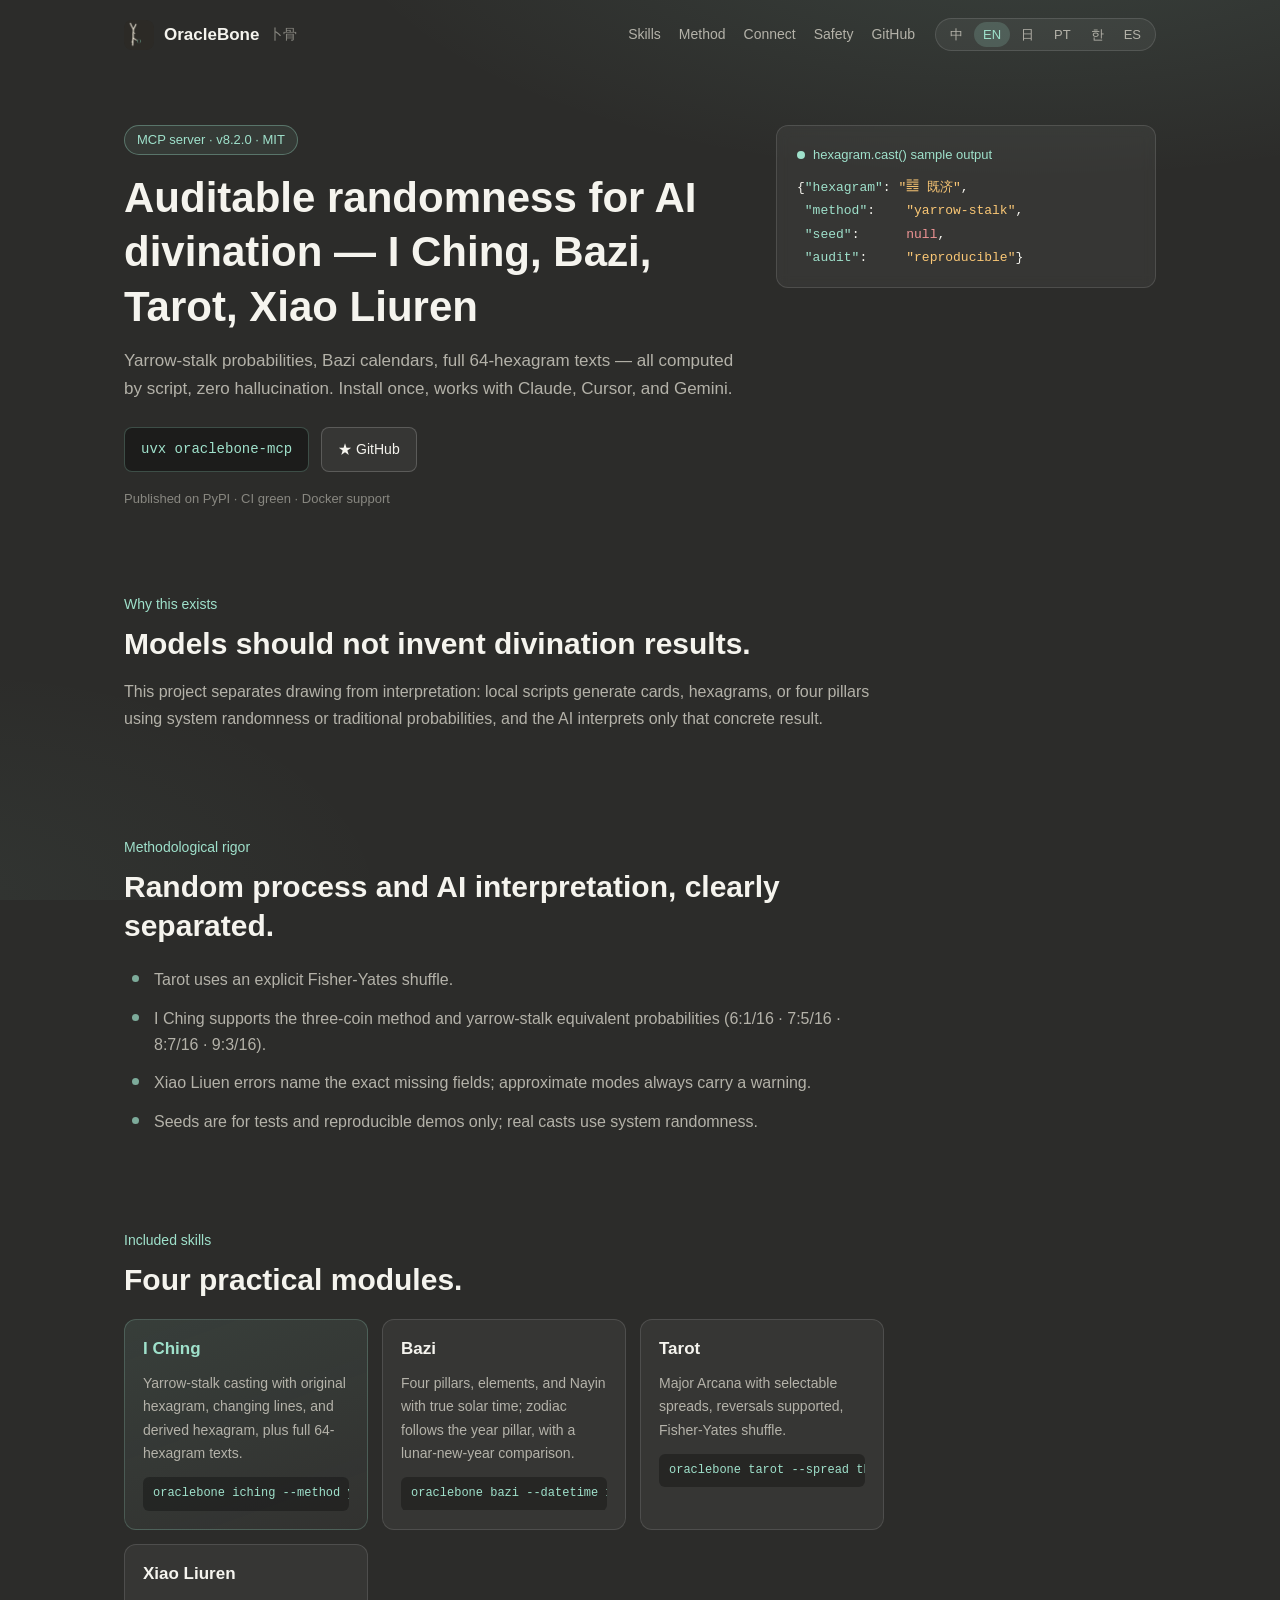
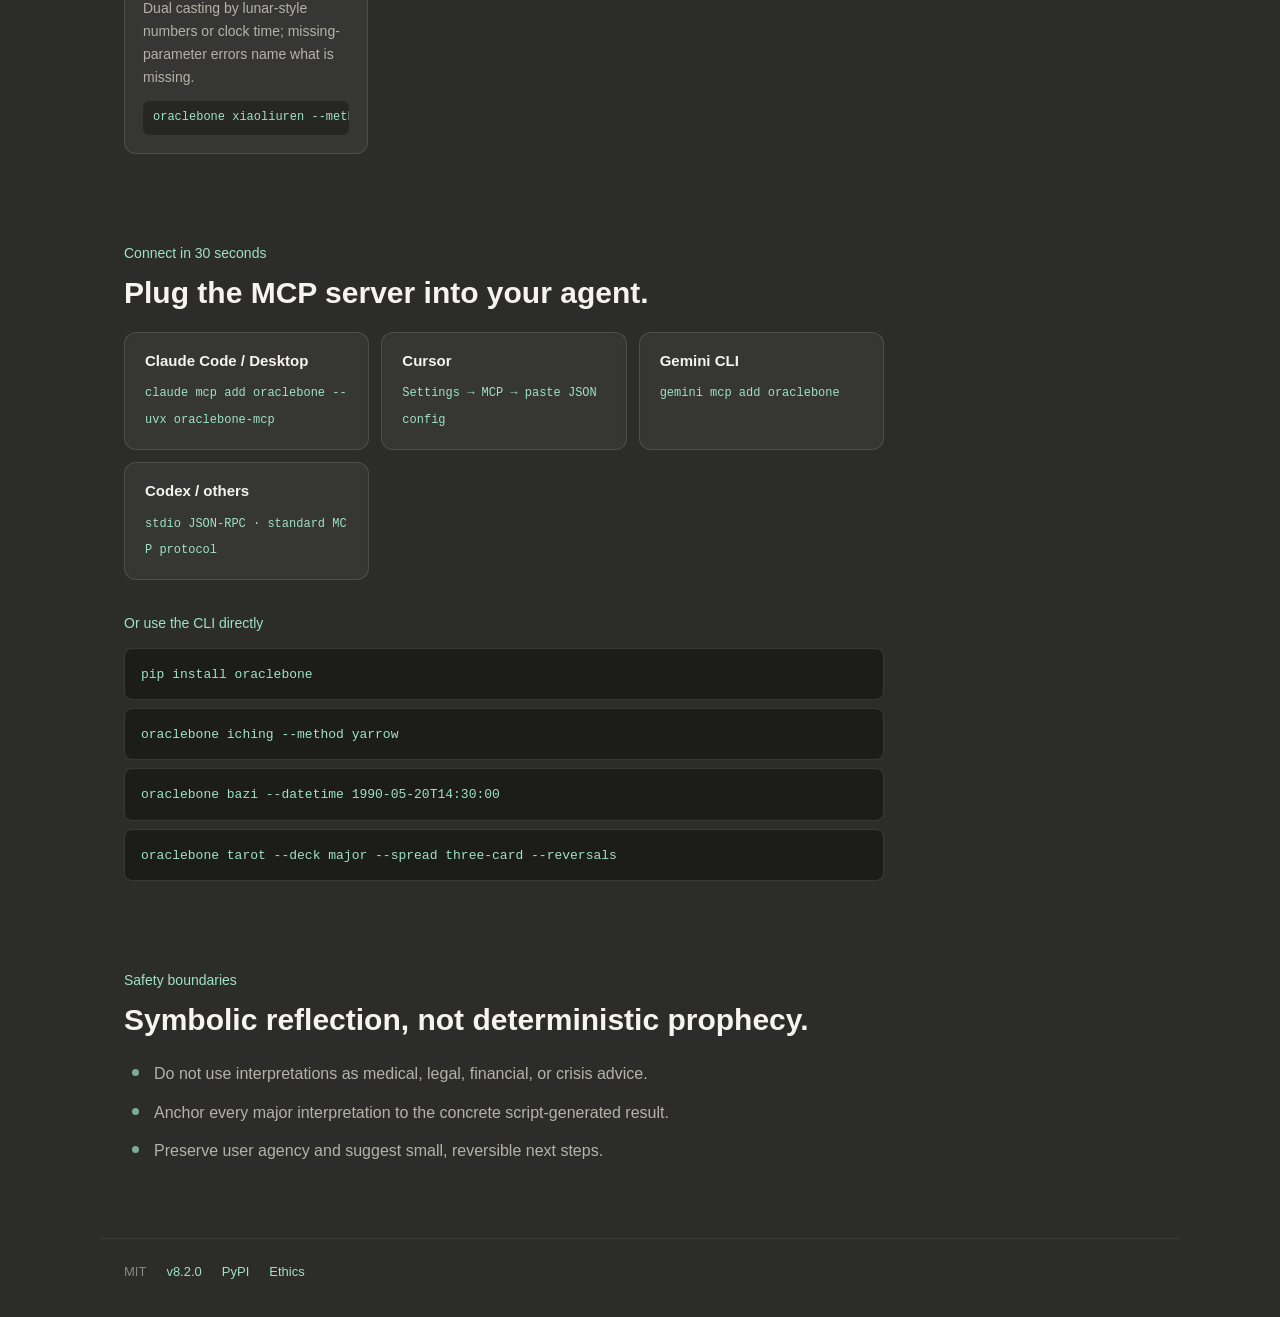
==== docs/index.html @ e2d5f955 "docs: Plan-C icon set + dark glass landing page + 6-language i18n + icon headers on all READMEs" ====
<!doctype html>
<html lang="zh-CN">
  <head>
    <meta charset="utf-8">
    <meta name="viewport" content="width=device-width, initial-scale=1">
    <meta name="color-scheme" content="dark">
    <title>OracleBone 卜骨 — 让 AI 用可审计的随机性占卜</title>
    <meta name="description" content="给 AI agent 使用的可审计占卜 MCP server：周易、八字、塔罗、小六壬。脚本计算，零幻觉。">
    <link rel="icon" type="image/svg+xml" href="./assets/icon.svg">
    <link rel="apple-touch-icon" href="./assets/apple-touch-icon.png">
    <link rel="stylesheet" href="./styles.css">
  </head>
  <body>
    <header class="site-header">
      <a class="brand" href="#top">
        <img class="brand-mark" src="./assets/icon-512.png" alt="" width="30" height="30">
        <span class="brand-name">OracleBone</span>
        <span class="brand-sub">卜骨</span>
      </a>
      <nav class="top-nav">
        <a href="#skills" data-i18n="nav.skills">技能</a>
        <a href="#rigor" data-i18n="nav.rigor">方法</a>
        <a href="#connect" data-i18n="nav.connect">接入</a>
        <a href="#safety" data-i18n="nav.safety">边界</a>
        <a href="https://github.com/sapuyou45-bit/oraclebone">GitHub</a>
      </nav>
      <div class="lang-switcher" role="group" aria-label="Language">
        <a href="?lang=zh" data-lang="zh" aria-pressed="true">中</a>
        <a href="?lang=en" data-lang="en" aria-pressed="false">EN</a>
        <a href="?lang=ja" data-lang="ja" aria-pressed="false">日</a>
        <a href="?lang=pt" data-lang="pt" aria-pressed="false">PT</a>
        <a href="?lang=ko" data-lang="ko" aria-pressed="false">한</a>
        <a href="?lang=es" data-lang="es" aria-pressed="false">ES</a>
      </div>
    </header>

    <main id="top">
      <section class="hero">
        <div class="hero-inner">
          <div class="hero-text">
            <p class="badge">MCP server · v8.2.0 · MIT</p>
            <h1 data-i18n="hero.title">让 AI 用可审计的随机性起卦、排盘、抽塔罗</h1>
            <p class="hero-copy" data-i18n="hero.copy">蓍草概率、八字历法、64 卦全文——全部脚本计算，零幻觉。一次安装，Claude、Cursor、Gemini 都能用。</p>
            <div class="hero-actions">
              <code class="install-chip">uvx oraclebone-mcp</code>
              <a class="btn" href="https://github.com/sapuyou45-bit/oraclebone">★ GitHub</a>
            </div>
            <p class="hero-note" data-i18n="hero.note">PyPI 已发布 · CI 全绿 · Docker 支持</p>
          </div>
          <div class="glass-card json-card">
            <p class="card-label"><span class="dot"></span><span data-i18n="hero.jsonLabel">hexagram.cast() 输出示例</span></p>
            <pre>{<span class="j-k">"hexagram"</span>: <span class="j-s">"䷾ 既济"</span>,
 <span class="j-k">"method"</span>:    <span class="j-s">"yarrow-stalk"</span>,
 <span class="j-k">"seed"</span>:      <span class="j-n">null</span>,
 <span class="j-k">"audit"</span>:     <span class="j-s">"reproducible"</span>}</pre>
          </div>
        </div>
      </section>

      <section class="section intro">
        <p class="section-label" data-i18n="intro.label">为什么做这个</p>
        <h2 data-i18n="intro.title">模型不应该自己编出占卜结果。</h2>
        <p data-i18n="intro.copy">本项目把抽取与解释分开：本地脚本用系统随机或传统概率生成牌面、卦象或四柱，AI 只基于这个具体结果进行解读。</p>
      </section>

      <section class="section" id="rigor">
        <p class="section-label" data-i18n="rigor.label">方法论严谨性</p>
        <h2 data-i18n="rigor.title">随机过程和 AI 解读清楚分开。</h2>
        <ul class="check-list">
          <li data-i18n="rigor.item1">塔罗使用显式 Fisher-Yates 洗牌。</li>
          <li data-i18n="rigor.item2">易经支持三枚硬币法与蓍草等价概率（6:1/16 · 7:5/16 · 8:7/16 · 9:3/16）。</li>
          <li data-i18n="rigor.item3">小六壬缺参数时报错会点名缺失字段；近似模式必带 warning。</li>
          <li data-i18n="rigor.item4">seed 只用于测试和可复现 demo，正常占卜走系统随机。</li>
        </ul>
      </section>

      <section class="section" id="skills">
        <p class="section-label" data-i18n="skills.label">已包含技能</p>
        <h2 data-i18n="skills.title">四个实用模块。</h2>
        <div class="skill-grid">
          <article class="skill-card featured">
            <h3 data-i18n="skills.iching.title">周易</h3>
            <p data-i18n="skills.iching.copy">蓍草法起卦，输出本卦、变爻与之卦，附 64 卦全文。</p>
            <code>oraclebone iching --method yarrow</code>
          </article>
          <article class="skill-card">
            <h3 data-i18n="skills.bazi.title">八字</h3>
            <p data-i18n="skills.bazi.copy">真太阳时排四柱、五行、纳音；生肖按年柱口径，另附农历口径对照。</p>
            <code>oraclebone bazi --datetime 1990-05-20T14:30</code>
          </article>
          <article class="skill-card">
            <h3 data-i18n="skills.tarot.title">塔罗</h3>
            <p data-i18n="skills.tarot.copy">大阿卡纳，牌阵可选，支持逆位，Fisher-Yates 洗牌。</p>
            <code>oraclebone tarot --spread three-card --reversals</code>
          </article>
          <article class="skill-card">
            <h3 data-i18n="skills.xiaoliuren.title">小六壬</h3>
            <p data-i18n="skills.xiaoliuren.copy">农历数字或公历时间双起卦法，缺参报错直接指出缺什么。</p>
            <code>oraclebone xiaoliuren --method numbers --month 3 --day 12 --hour 7</code>
          </article>
        </div>
      </section>

      <section class="section" id="connect">
        <p class="section-label" data-i18n="mcp.label">30 秒接入</p>
        <h2 data-i18n="mcp.title">把 MCP server 接到你的 Agent。</h2>
        <div class="mcp-grid">
          <div class="glass-card">
            <h3 data-i18n="mcp.claude">Claude Code / Desktop</h3>
            <code>claude mcp add oraclebone -- uvx oraclebone-mcp</code>
          </div>
          <div class="glass-card">
            <h3>Cursor</h3>
            <code data-i18n="mcp.cursorHint">Settings → MCP → 粘贴 JSON 配置</code>
          </div>
          <div class="glass-card">
            <h3>Gemini CLI</h3>
            <code>gemini mcp add oraclebone</code>
          </div>
          <div class="glass-card">
            <h3 data-i18n="mcp.others">Codex / 其他</h3>
            <code data-i18n="mcp.othersHint">stdio JSON-RPC · 标准 MCP 协议</code>
          </div>
        </div>
        <p class="section-label cli-label" data-i18n="cli.label">或者直接用 CLI</p>
        <div class="command-list">
          <pre><code>pip install oraclebone</code></pre>
          <pre><code>oraclebone iching --method yarrow</code></pre>
          <pre><code>oraclebone bazi --datetime 1990-05-20T14:30:00</code></pre>
          <pre><code>oraclebone tarot --deck major --spread three-card --reversals</code></pre>
        </div>
      </section>

      <section class="section" id="safety">
        <p class="section-label" data-i18n="safety.label">安全边界</p>
        <h2 data-i18n="safety.title">象征性反思，不是确定性预言。</h2>
        <ul class="check-list">
          <li data-i18n="safety.item1">不要把解读用作医疗、法律、金融或危机处置建议。</li>
          <li data-i18n="safety.item2">每个主要解释都要回到脚本生成的具体结果。</li>
          <li data-i18n="safety.item3">保留用户自主性，并给出小而可逆的下一步。</li>
        </ul>
      </section>
    </main>

    <footer class="site-footer">
      <span>MIT</span>
      <a href="https://github.com/sapuyou45-bit/oraclebone/releases/tag/v8.2.0">v8.2.0</a>
      <a href="https://pypi.org/project/oraclebone/">PyPI</a>
      <a href="https://github.com/sapuyou45-bit/oraclebone/blob/main/ETHICS.md" data-i18n="footer.ethics">伦理说明</a>
    </footer>

    <script src="./app.js"></script>
  </body>
</html>
---- docs/styles.css ----
:root {
  --bg: #2C2C2A;
  --bg-deep: #232321;
  --ink: #F5F4EE;
  --ink-2: #B4B2A9;
  --ink-3: #888780;
  --teal: #9FE1CB;
  --teal-dim: rgba(159, 225, 203, 0.35);
  --glass: rgba(255, 255, 255, 0.05);
  --glass-border: rgba(255, 255, 255, 0.12);
  --mono: "SF Mono", Menlo, Consolas, monospace;
  --sans: -apple-system, "Helvetica Neue", "PingFang SC", "Hiragino Sans", "Noto Sans", sans-serif;
  --radius: 12px;
}

* { box-sizing: border-box; }

html { scroll-behavior: smooth; }

body {
  margin: 0;
  font-family: var(--sans);
  font-size: 16px;
  line-height: 1.65;
  color: var(--ink-2);
  background:
    radial-gradient(ellipse 90% 50% at 80% -10%, rgba(159, 225, 203, 0.12), transparent 60%),
    radial-gradient(ellipse 55% 40% at -5% 100%, rgba(159, 225, 203, 0.05), transparent 65%),
    var(--bg);
  background-attachment: fixed;
}

h1, h2, h3 { color: var(--ink); font-weight: 600; line-height: 1.3; margin: 0 0 12px; }
h1 { font-size: clamp(28px, 5vw, 42px); }
h2 { font-size: clamp(22px, 3.5vw, 30px); }
h3 { font-size: 17px; }

a { color: var(--teal); text-decoration: none; }
a:hover { text-decoration: underline; }

code { font-family: var(--mono); }

.site-header {
  display: flex;
  align-items: center;
  gap: 20px;
  max-width: 1080px;
  margin: 0 auto;
  padding: 18px 24px;
  flex-wrap: wrap;
}

.brand { display: flex; align-items: center; gap: 10px; color: var(--ink); font-weight: 600; font-size: 17px; }
.brand:hover { text-decoration: none; }
.brand-mark { border-radius: 8px; }
.brand-sub { color: var(--ink-3); font-weight: 400; font-size: 14px; }

.top-nav { display: flex; gap: 18px; margin-left: auto; }
.top-nav a { color: var(--ink-2); font-size: 14px; }
.top-nav a:hover { color: var(--teal); text-decoration: none; }

.lang-switcher {
  display: flex;
  gap: 2px;
  padding: 3px 5px;
  border: 1px solid var(--glass-border);
  border-radius: 99px;
  background: var(--glass);
}
.lang-switcher a {
  padding: 2px 9px;
  border-radius: 99px;
  font-size: 13px;
  color: var(--ink-2);
}
.lang-switcher a:hover { color: var(--teal); text-decoration: none; }
.lang-switcher a[aria-pressed="true"] {
  background: rgba(159, 225, 203, 0.18);
  color: var(--teal);
}

main { max-width: 1080px; margin: 0 auto; padding: 0 24px; }

.hero { padding: 56px 0 40px; }
.hero-inner { display: flex; gap: 36px; align-items: flex-start; }
.hero-text { flex: 1.15; min-width: 0; }

.badge {
  display: inline-block;
  margin: 0 0 16px;
  padding: 3px 12px;
  border: 1px solid var(--teal-dim);
  border-radius: 99px;
  background: rgba(159, 225, 203, 0.08);
  color: var(--teal);
  font-size: 13px;
}

.hero-copy { font-size: 17px; margin: 0 0 24px; }

.hero-actions { display: flex; gap: 12px; align-items: center; flex-wrap: wrap; }

.install-chip {
  padding: 10px 16px;
  border: 1px solid rgba(159, 225, 203, 0.25);
  border-radius: 8px;
  background: rgba(0, 0, 0, 0.35);
  color: var(--teal);
  font-size: 14px;
}

.btn {
  padding: 10px 16px;
  border: 1px solid rgba(255, 255, 255, 0.18);
  border-radius: 8px;
  background: var(--glass);
  color: var(--ink);
  font-size: 14px;
}
.btn:hover { border-color: var(--teal-dim); text-decoration: none; }

.hero-note { margin: 16px 0 0; color: var(--ink-3); font-size: 13px; }

.glass-card {
  background: var(--glass);
  border: 1px solid var(--glass-border);
  border-radius: var(--radius);
  padding: 18px 20px;
  backdrop-filter: blur(6px);
  -webkit-backdrop-filter: blur(6px);
}

.json-card { flex: 1; min-width: 260px; max-width: 380px; }
.card-label { display: flex; align-items: center; gap: 8px; margin: 0 0 10px; color: var(--teal); font-size: 13px; }
.card-label .dot { width: 8px; height: 8px; border-radius: 50%; background: var(--teal); flex-shrink: 0; }
.json-card pre {
  margin: 0;
  font-family: var(--mono);
  font-size: 13px;
  line-height: 1.8;
  color: var(--ink);
  overflow-x: auto;
}
.j-k { color: var(--teal); }
.j-s { color: #FAC775; }
.j-n { color: #F09595; }

.section { padding: 44px 0; max-width: 760px; }
.section-label { color: var(--teal); font-size: 14px; margin: 0 0 8px; }
.section > p:not(.section-label):not(.cli-label) { font-size: 16px; }

.check-list { margin: 16px 0 0; padding: 0 0 0 4px; list-style: none; }
.check-list li { padding: 6px 0 6px 26px; position: relative; }
.check-list li::before {
  content: "";
  position: absolute;
  left: 4px;
  top: 14px;
  width: 7px;
  height: 7px;
  border-radius: 50%;
  background: var(--teal);
  opacity: 0.7;
}

.skill-grid {
  display: grid;
  grid-template-columns: repeat(auto-fit, minmax(230px, 1fr));
  gap: 14px;
  margin-top: 20px;
}

.skill-card {
  background: var(--glass);
  border: 1px solid var(--glass-border);
  border-radius: var(--radius);
  padding: 18px;
}
.skill-card p { font-size: 14px; margin: 0 0 12px; }
.skill-card code {
  display: block;
  font-size: 12px;
  color: var(--teal);
  background: rgba(0, 0, 0, 0.3);
  border-radius: 6px;
  padding: 7px 10px;
  overflow-x: auto;
  white-space: nowrap;
}
.skill-card.featured {
  background: linear-gradient(160deg, rgba(159, 225, 203, 0.10), rgba(255, 255, 255, 0.03));
  border-color: rgba(159, 225, 203, 0.22);
}
.skill-card.featured h3 { color: var(--teal); }

.mcp-grid {
  display: grid;
  grid-template-columns: repeat(auto-fit, minmax(230px, 1fr));
  gap: 12px;
  margin-top: 20px;
}
.mcp-grid h3 { font-size: 15px; margin: 0 0 8px; }
.mcp-grid code { font-size: 12px; color: var(--teal); word-break: break-all; }

.cli-label { margin-top: 32px; }

.command-list { margin-top: 12px; display: grid; gap: 8px; }
.command-list pre {
  margin: 0;
  padding: 12px 16px;
  background: rgba(0, 0, 0, 0.35);
  border: 1px solid var(--glass-border);
  border-radius: 8px;
  overflow-x: auto;
}
.command-list code { font-size: 13px; color: var(--teal); }

.site-footer {
  display: flex;
  gap: 20px;
  align-items: center;
  max-width: 1080px;
  margin: 24px auto 0;
  padding: 22px 24px 34px;
  border-top: 1px solid rgba(255, 255, 255, 0.08);
  color: var(--ink-3);
  font-size: 13px;
}

@media (max-width: 760px) {
  .hero-inner { flex-direction: column; }
  .json-card { max-width: none; width: 100%; }
  .top-nav { margin-left: 0; }
  .site-header { gap: 12px; }
}
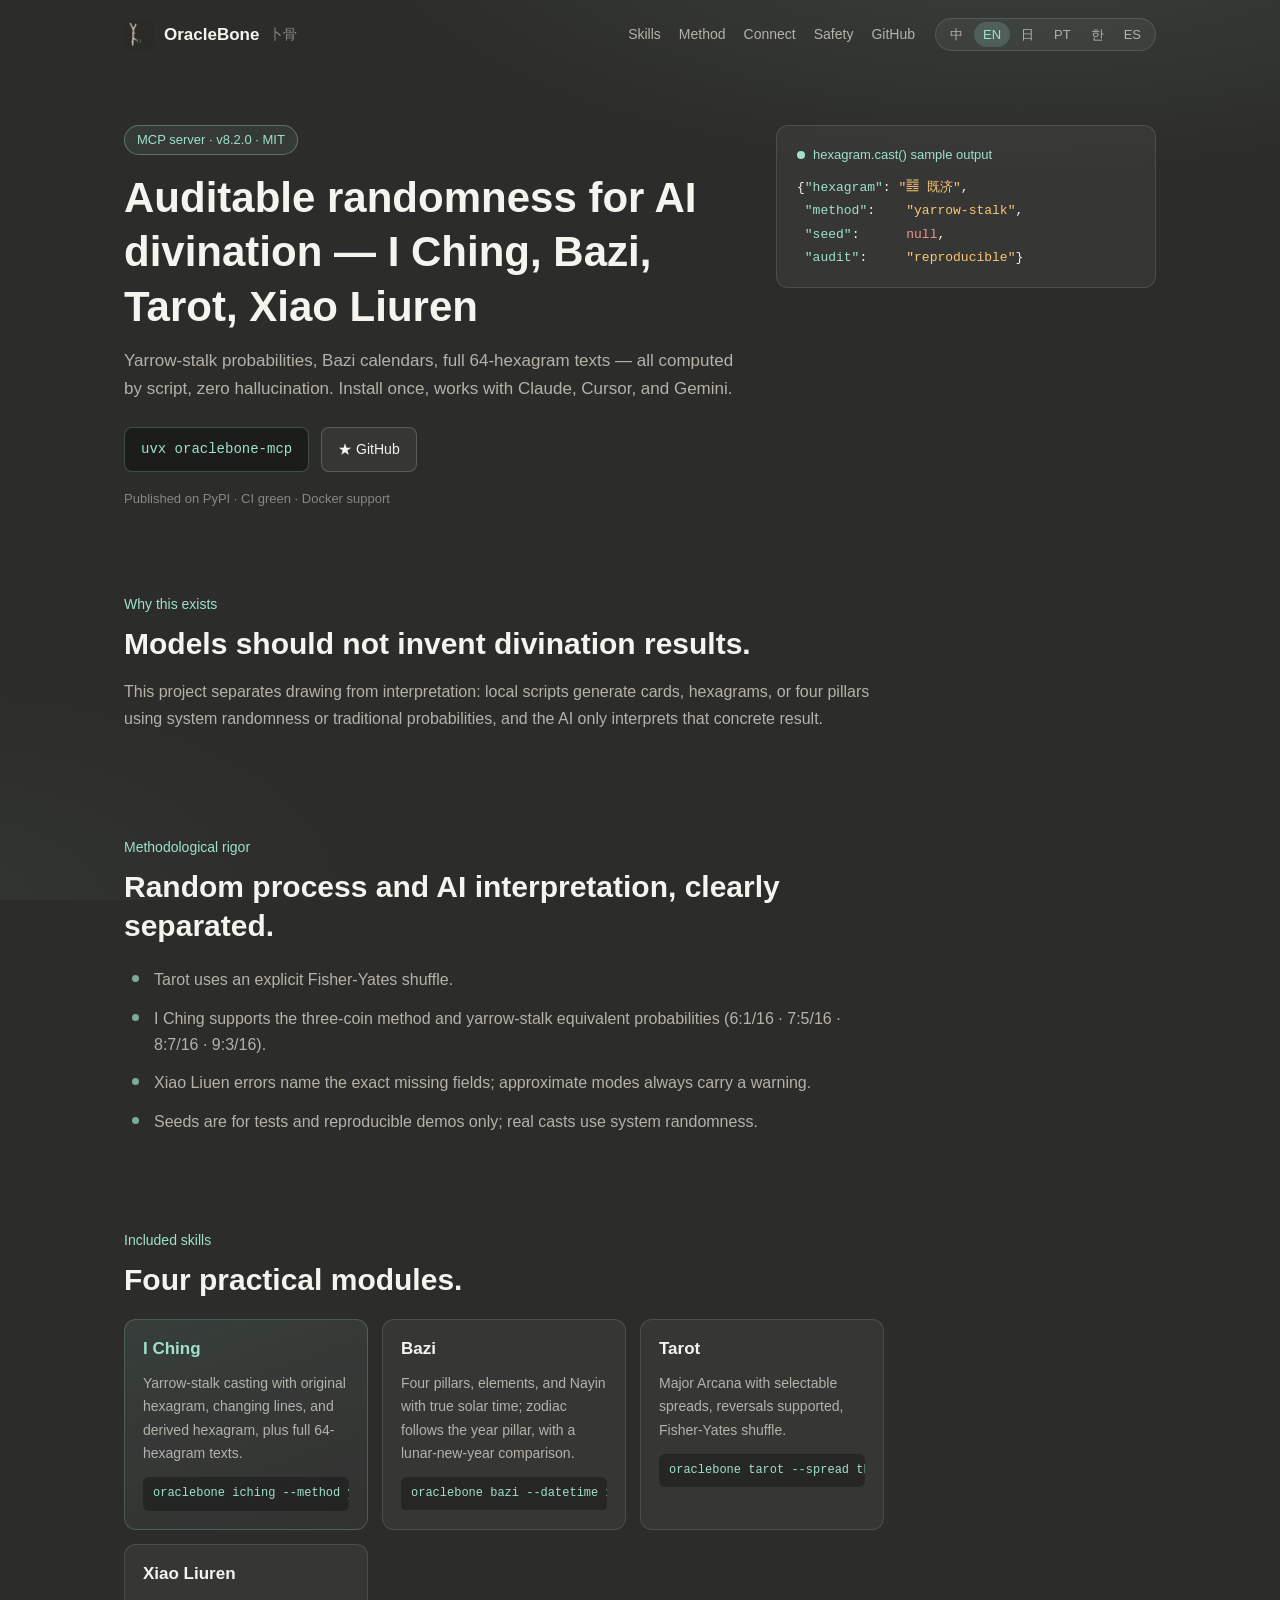
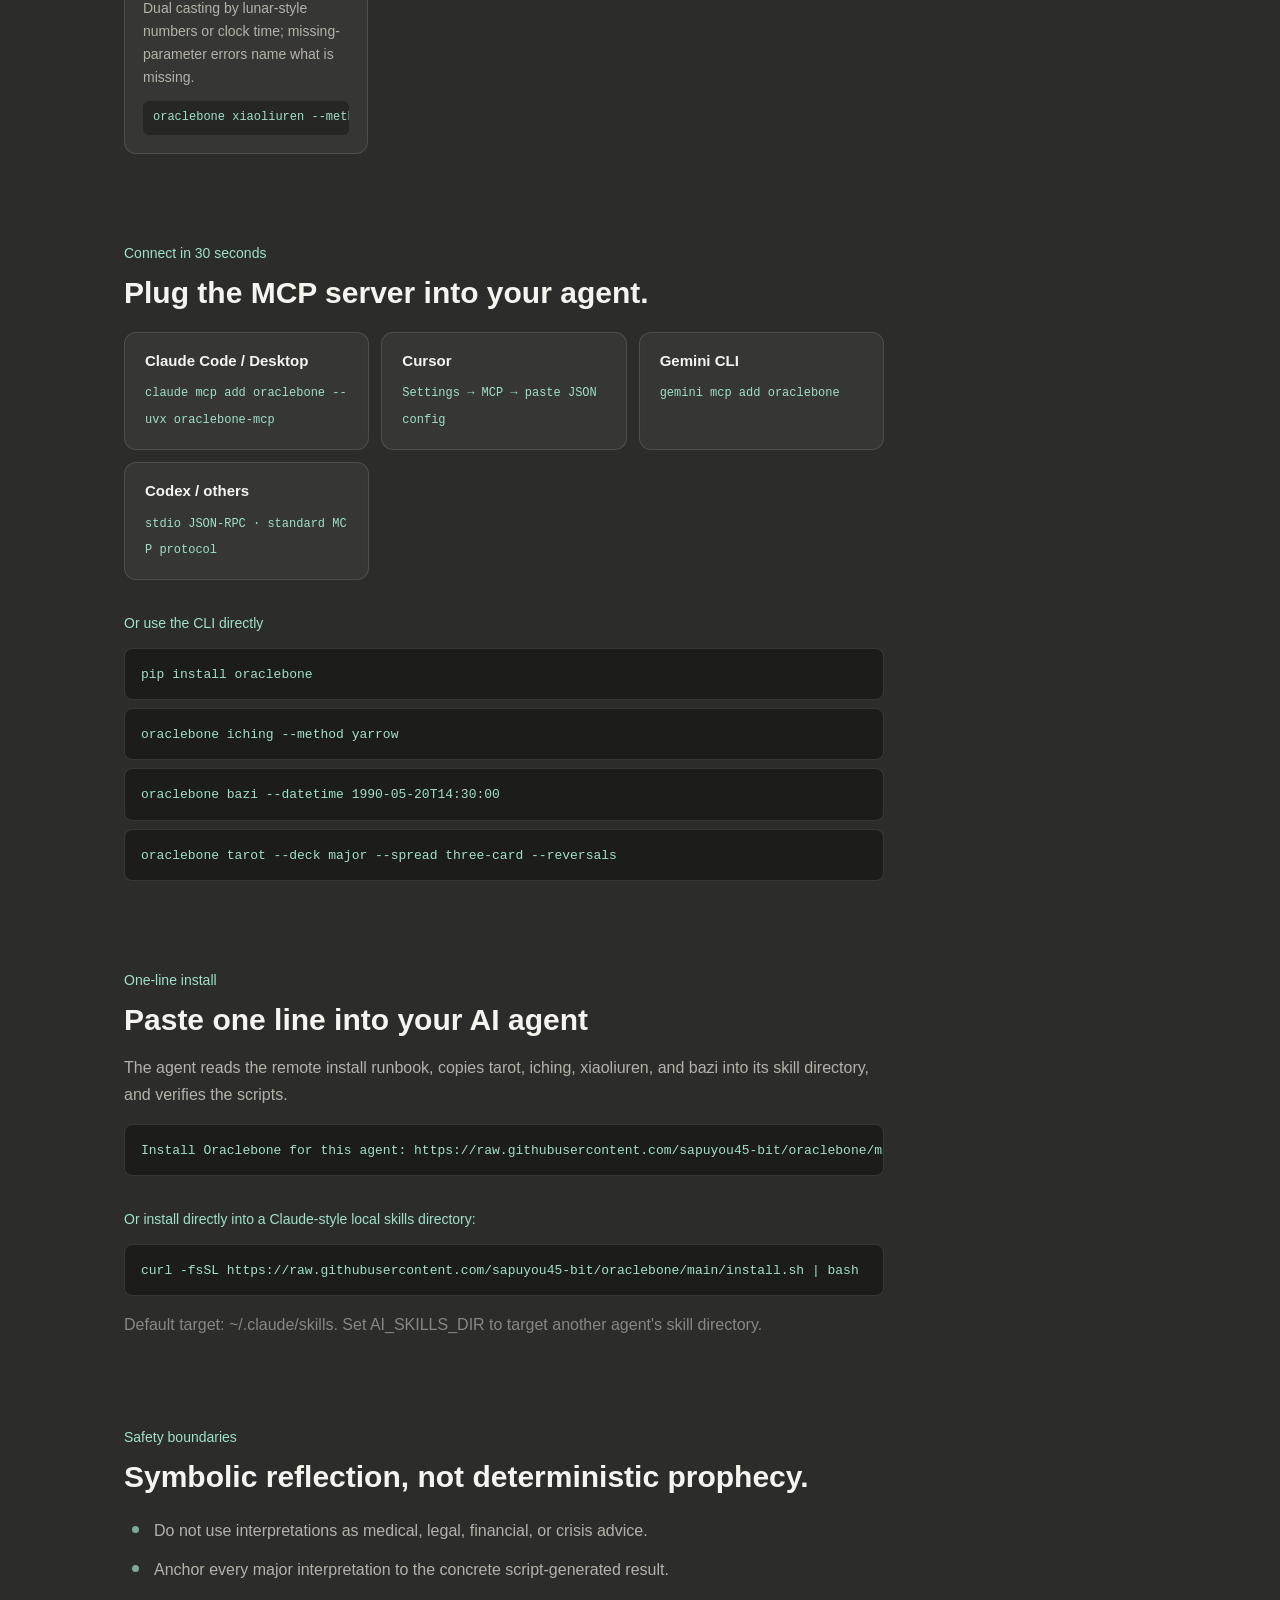
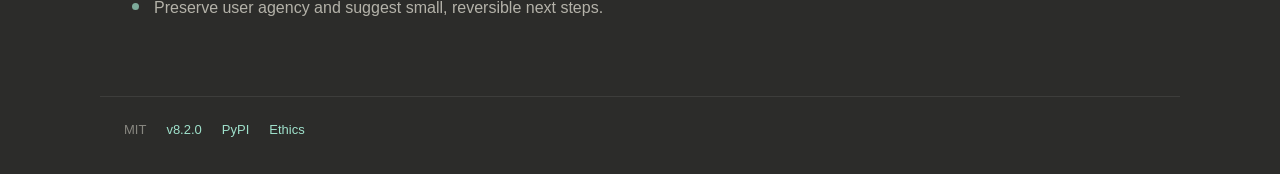
==== commit f3c5439a: "fix(docs): satisfy docs-site contract tests — a11y focus styles, one-line install section, 6-lang i1" ====
--- a/docs/index.html
+++ b/docs/index.html
@@ -5,7 +5,7 @@
     <meta name="viewport" content="width=device-width, initial-scale=1">
     <meta name="color-scheme" content="dark">
     <title>OracleBone 卜骨 — 让 AI 用可审计的随机性占卜</title>
-    <meta name="description" content="给 AI agent 使用的可审计占卜 MCP server：周易、八字、塔罗、小六壬。脚本计算，零幻觉。">
+    <meta name="description" content="给 AI agent 使用的直接、实用占卜技能集：周易、八字、塔罗、小六壬。脚本计算，零幻觉。">
     <link rel="icon" type="image/svg+xml" href="./assets/icon.svg">
     <link rel="apple-touch-icon" href="./assets/apple-touch-icon.png">
     <link rel="stylesheet" href="./styles.css">
@@ -24,7 +24,7 @@
         <a href="#safety" data-i18n="nav.safety">边界</a>
         <a href="https://github.com/sapuyou45-bit/oraclebone">GitHub</a>
       </nav>
-      <div class="lang-switcher" role="group" aria-label="Language">
+      <div class="lang-switcher" role="group" aria-label="Language selector">
         <a href="?lang=zh" data-lang="zh" aria-pressed="true">中</a>
         <a href="?lang=en" data-lang="en" aria-pressed="false">EN</a>
         <a href="?lang=ja" data-lang="ja" aria-pressed="false">日</a>
@@ -131,6 +131,20 @@
         </div>
       </section>
 
+      <section class="section" id="install">
+        <p class="section-label" data-i18n="install.label">一键安装</p>
+        <h2 data-i18n="install.title">把一句话发给你的 AI agent。</h2>
+        <p data-i18n="install.copy">agent 会读取远程安装说明，把 tarot、iching、xiaoliuren、bazi 复制到 skill 目录，并验证脚本。</p>
+        <div class="command-list">
+          <pre><code>Install Oraclebone for this agent: https://raw.githubusercontent.com/sapuyou45-bit/oraclebone/main/docs/install.md</code></pre>
+        </div>
+        <p class="section-label cli-label" data-i18n="install.shellCopy">也可以直接装到 Claude 风格的本地 skills 目录：</p>
+        <div class="command-list">
+          <pre><code>curl -fsSL https://raw.githubusercontent.com/sapuyou45-bit/oraclebone/main/install.sh | bash</code></pre>
+        </div>
+        <p class="hero-note" data-i18n="install.target">默认目标：~/.claude/skills。设置 AI_SKILLS_DIR 可安装到其他 agent 的 skill 目录。</p>
+      </section>
+
       <section class="section" id="safety">
         <p class="section-label" data-i18n="safety.label">安全边界</p>
         <h2 data-i18n="safety.title">象征性反思，不是确定性预言。</h2>
--- a/docs/styles.css
+++ b/docs/styles.css
@@ -119,6 +119,14 @@
 }
 .btn:hover { border-color: var(--teal-dim); text-decoration: none; }
 
+a:focus-visible,
+.btn:focus-visible,
+.lang-switcher a:focus-visible {
+  outline: 2px solid var(--teal);
+  outline-offset: 2px;
+  border-radius: 6px;
+}
+
 .hero-note { margin: 16px 0 0; color: var(--ink-3); font-size: 13px; }
 
 .glass-card {
@@ -227,6 +235,11 @@
   font-size: 13px;
 }
 
+@media (prefers-reduced-motion: reduce) {
+  html { scroll-behavior: auto; }
+  * { transition: none !important; animation: none !important; }
+}
+
 @media (max-width: 760px) {
   .hero-inner { flex-direction: column; }
   .json-card { max-width: none; width: 100%; }
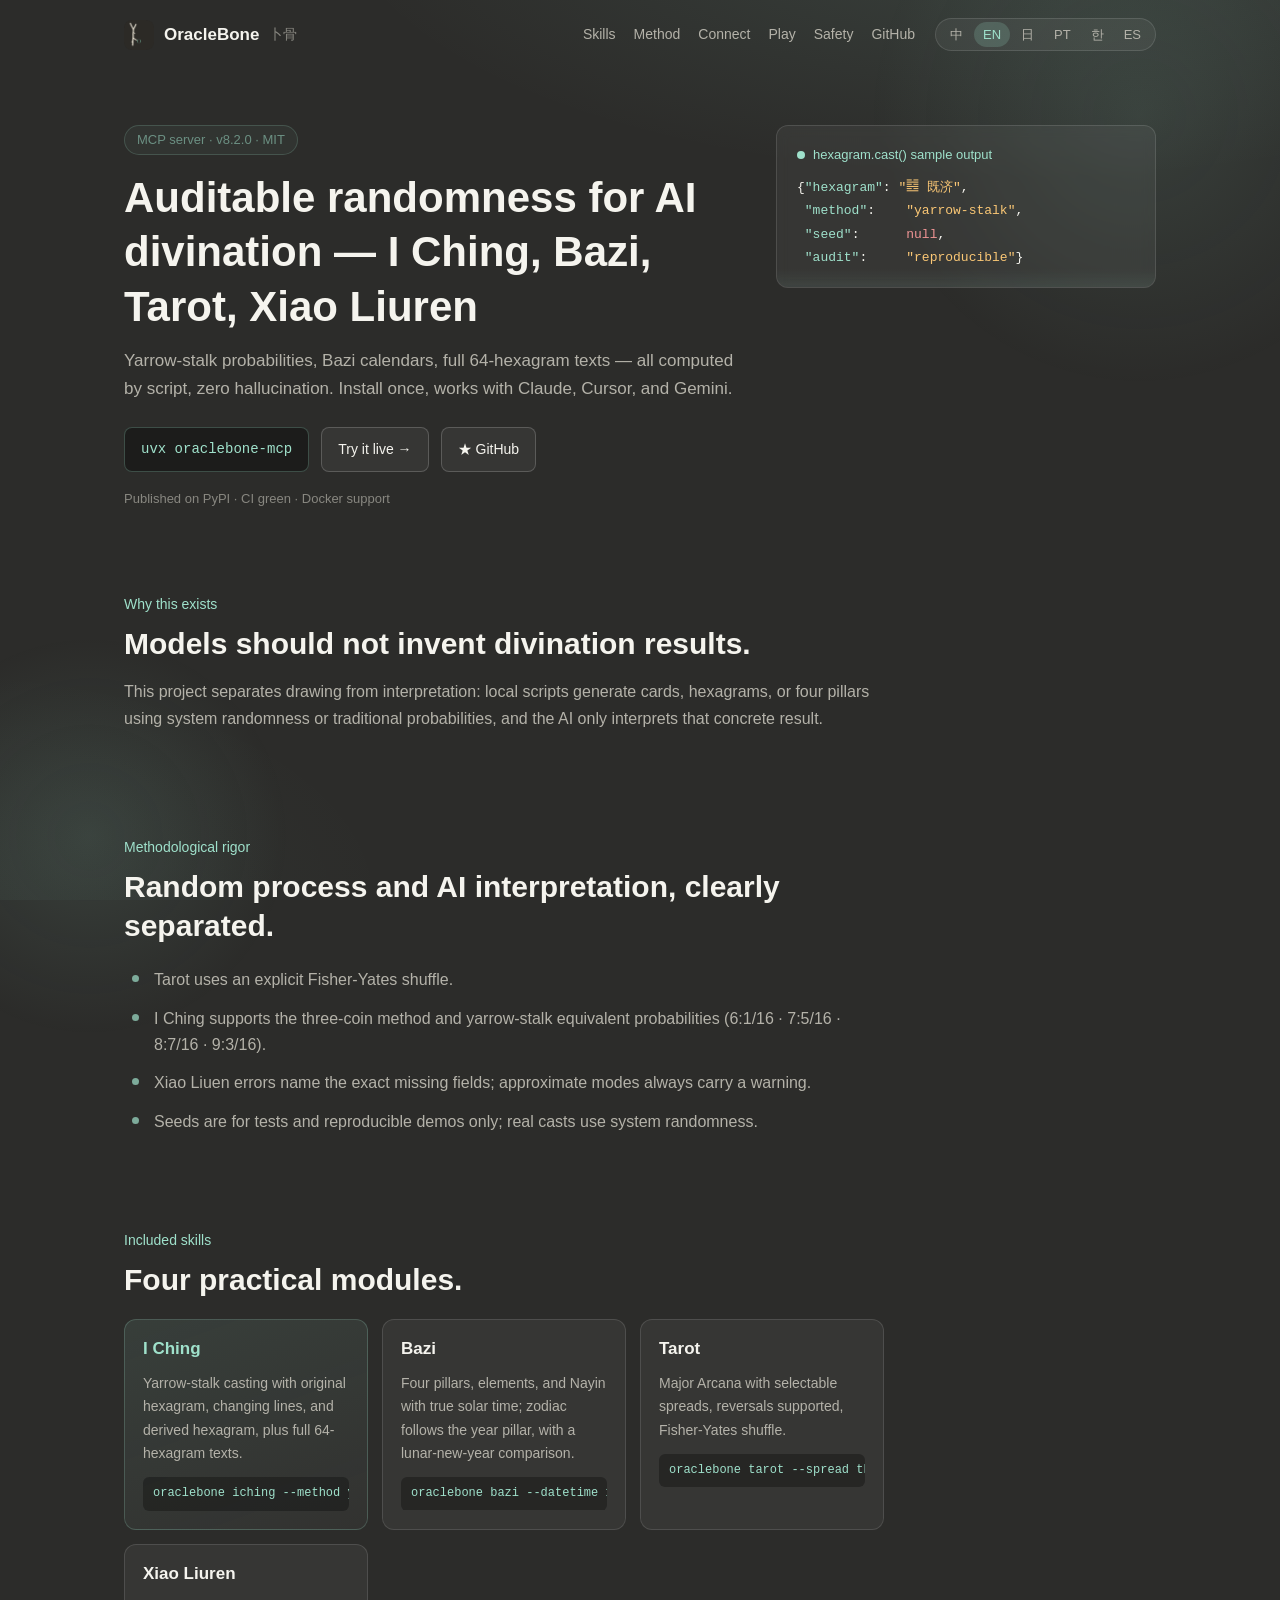
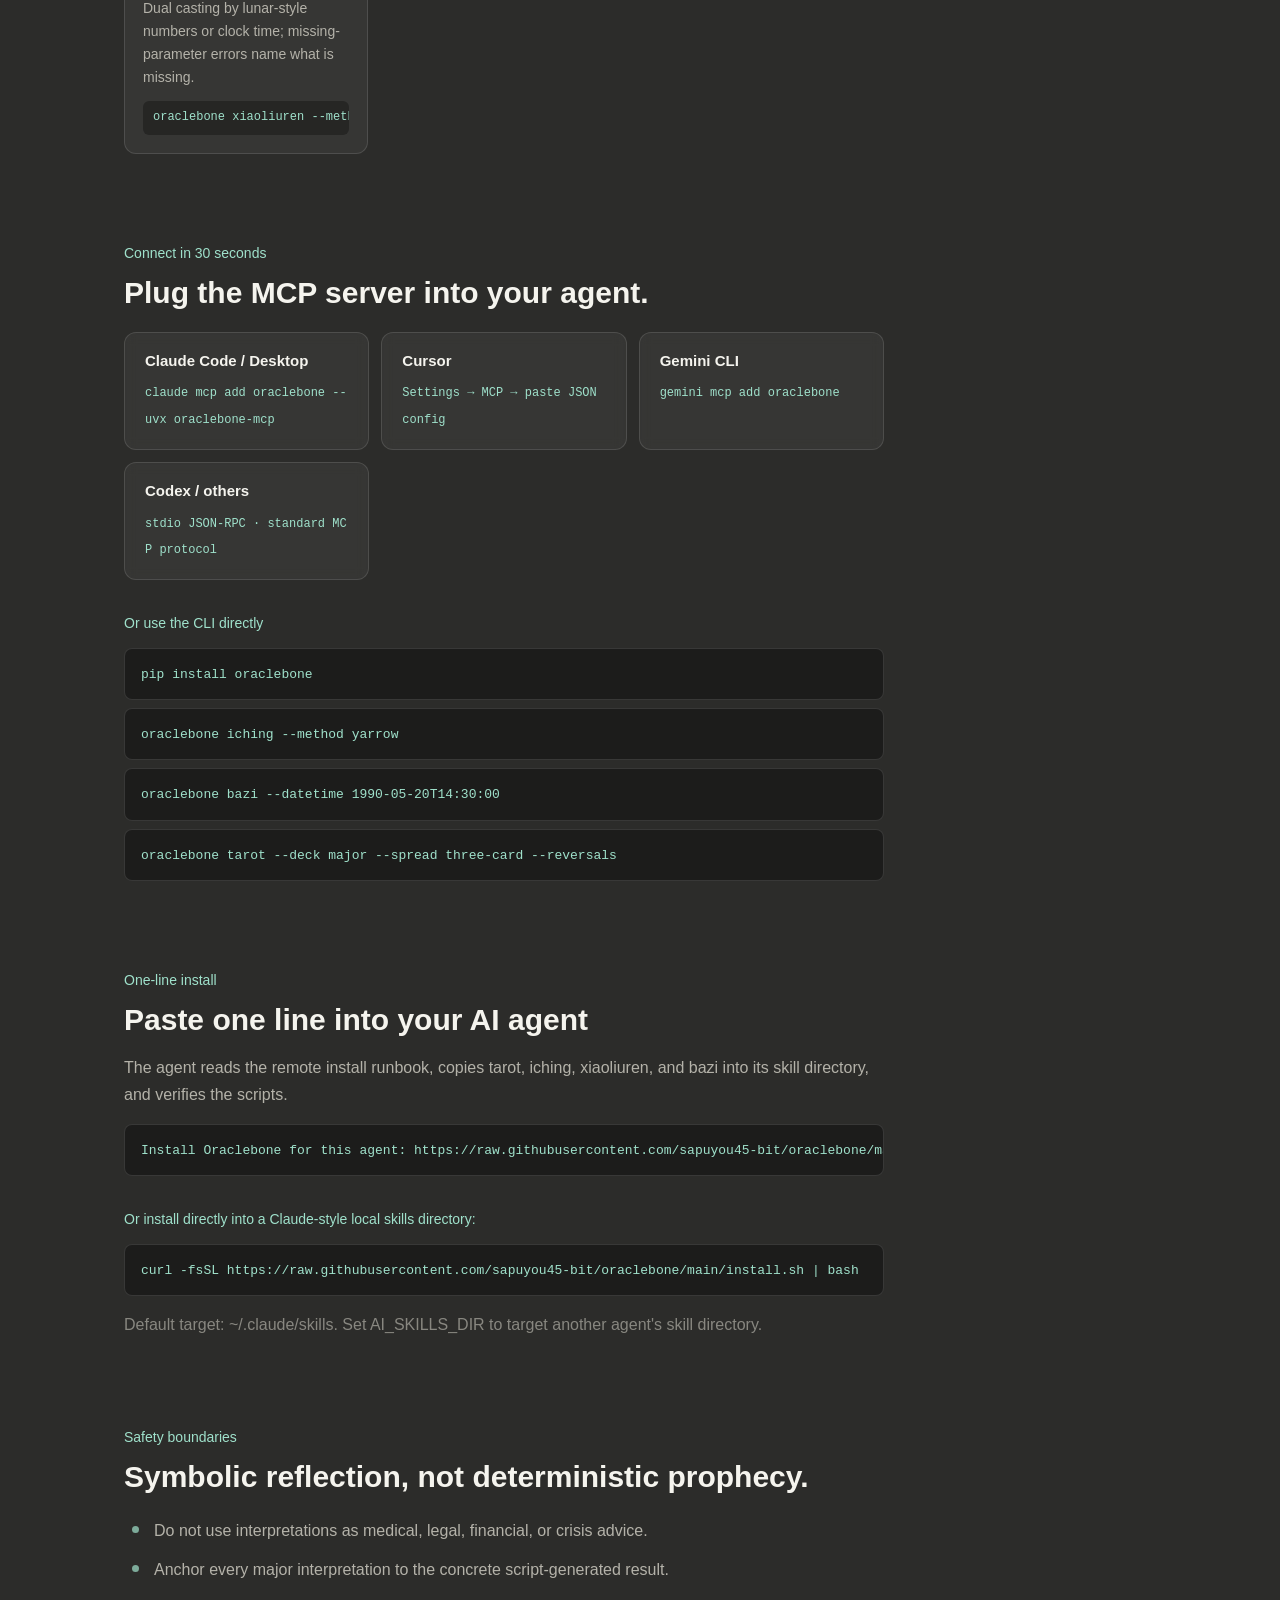
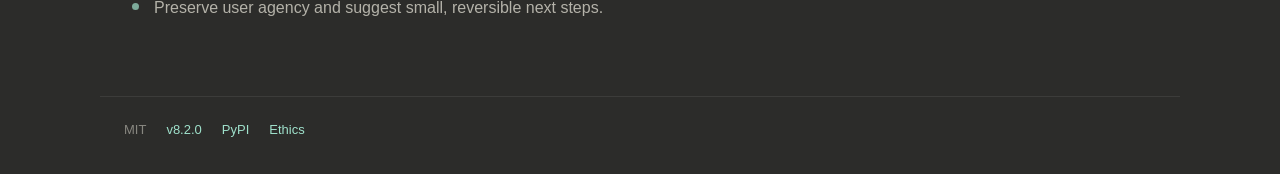
==== commit 823cf0cc: "feat(docs): in-browser playground — I Ching / Tarot / Xiao Liuren casting on real package data, 6-la" ====
--- a/docs/index.html
+++ b/docs/index.html
@@ -21,6 +21,7 @@
         <a href="#skills" data-i18n="nav.skills">技能</a>
         <a href="#rigor" data-i18n="nav.rigor">方法</a>
         <a href="#connect" data-i18n="nav.connect">接入</a>
+        <a href="./demo.html" data-i18n="nav.play">试玩</a>
         <a href="#safety" data-i18n="nav.safety">边界</a>
         <a href="https://github.com/sapuyou45-bit/oraclebone">GitHub</a>
       </nav>
@@ -43,6 +44,7 @@
             <p class="hero-copy" data-i18n="hero.copy">蓍草概率、八字历法、64 卦全文——全部脚本计算，零幻觉。一次安装，Claude、Cursor、Gemini 都能用。</p>
             <div class="hero-actions">
               <code class="install-chip">uvx oraclebone-mcp</code>
+              <a class="btn" href="./demo.html" data-i18n="hero.play">在线试玩 →</a>
               <a class="btn" href="https://github.com/sapuyou45-bit/oraclebone">★ GitHub</a>
             </div>
             <p class="hero-note" data-i18n="hero.note">PyPI 已发布 · CI 全绿 · Docker 支持</p>
--- a/docs/styles.css
+++ b/docs/styles.css
@@ -246,3 +246,96 @@
   .top-nav { margin-left: 0; }
   .site-header { gap: 12px; }
 }
+
+/* ---- motion & glow layer (gated by prefers-reduced-motion) ---- */
+@media (prefers-reduced-motion: no-preference) {
+  @keyframes rise {
+    from { opacity: 0; transform: translateY(16px); }
+    to   { opacity: 1; transform: none; }
+  }
+  @keyframes floaty {
+    0%, 100% { transform: translate3d(0, 0, 0) scale(1); }
+    50%      { transform: translate3d(0, -26px, 0) scale(1.06); }
+  }
+  @keyframes breathe {
+    0%, 100% { opacity: 0.55; }
+    50%      { opacity: 1; }
+  }
+  @keyframes scanline {
+    from { top: -18%; }
+    to   { top: 118%; }
+  }
+
+  body::before,
+  body::after {
+    content: "";
+    position: fixed;
+    border-radius: 50%;
+    pointer-events: none;
+    z-index: -1;
+    background: radial-gradient(circle, rgba(159, 225, 203, 0.10), transparent 65%);
+    animation: floaty 14s ease-in-out infinite;
+  }
+  body::before { width: 46vw; height: 46vw; top: -14vw; right: -12vw; }
+  body::after  { width: 34vw; height: 34vw; bottom: -12vw; left: -10vw; animation-duration: 18s; animation-direction: reverse; }
+
+  .hero-text > * { animation: rise 0.7s cubic-bezier(.2,.7,.3,1) both; }
+  .hero-text .badge      { animation-delay: 0.05s; }
+  .hero-text h1          { animation-delay: 0.12s; }
+  .hero-text .hero-copy  { animation-delay: 0.20s; }
+  .hero-actions          { animation-delay: 0.28s; }
+  .hero-text .hero-note  { animation-delay: 0.36s; }
+  .json-card             { animation: rise 0.8s 0.30s cubic-bezier(.2,.7,.3,1) both; }
+
+  .json-card { position: relative; overflow: hidden; }
+  .json-card::after {
+    content: "";
+    position: absolute;
+    left: 0;
+    width: 100%;
+    height: 22%;
+    background: linear-gradient(180deg, transparent, rgba(159, 225, 203, 0.08), transparent);
+    animation: scanline 4.5s linear infinite;
+    pointer-events: none;
+  }
+
+  .badge { animation-name: rise, breathe; animation-duration: 0.7s, 5s; animation-delay: 0.05s, 1s; animation-iteration-count: 1, infinite; }
+
+  .reveal-init { opacity: 0; transform: translateY(18px); transition: opacity 0.6s ease, transform 0.6s cubic-bezier(.2,.7,.3,1); }
+  .reveal-in   { opacity: 1; transform: none; }
+}
+
+.glass-card {
+  transition: transform 0.35s ease, border-color 0.35s ease, box-shadow 0.35s ease;
+}
+@media (hover: hover) {
+  .glass-card:hover {
+    transform: translateY(-3px);
+    border-color: rgba(159, 225, 203, 0.35);
+    box-shadow: 0 14px 38px rgba(0, 0, 0, 0.35), inset 0 1px 0 rgba(255, 255, 255, 0.06);
+  }
+}
+
+.top-nav a { position: relative; }
+.top-nav a::after {
+  content: "";
+  position: absolute;
+  left: 0;
+  bottom: -4px;
+  width: 100%;
+  height: 1.5px;
+  background: var(--teal);
+  transform: scaleX(0);
+  transform-origin: left;
+  transition: transform 0.25s ease;
+}
+.top-nav a:hover::after { transform: scaleX(1); }
+
+@media (prefers-reduced-motion: no-preference) {
+  body {
+    transition: background-position 0.8s ease-out;
+    background-position:
+      calc(var(--gx, 0) * 42px) calc(var(--gy, 0) * 28px),
+      calc(var(--gx, 0) * -24px) calc(var(--gy, 0) * -18px);
+  }
+}
